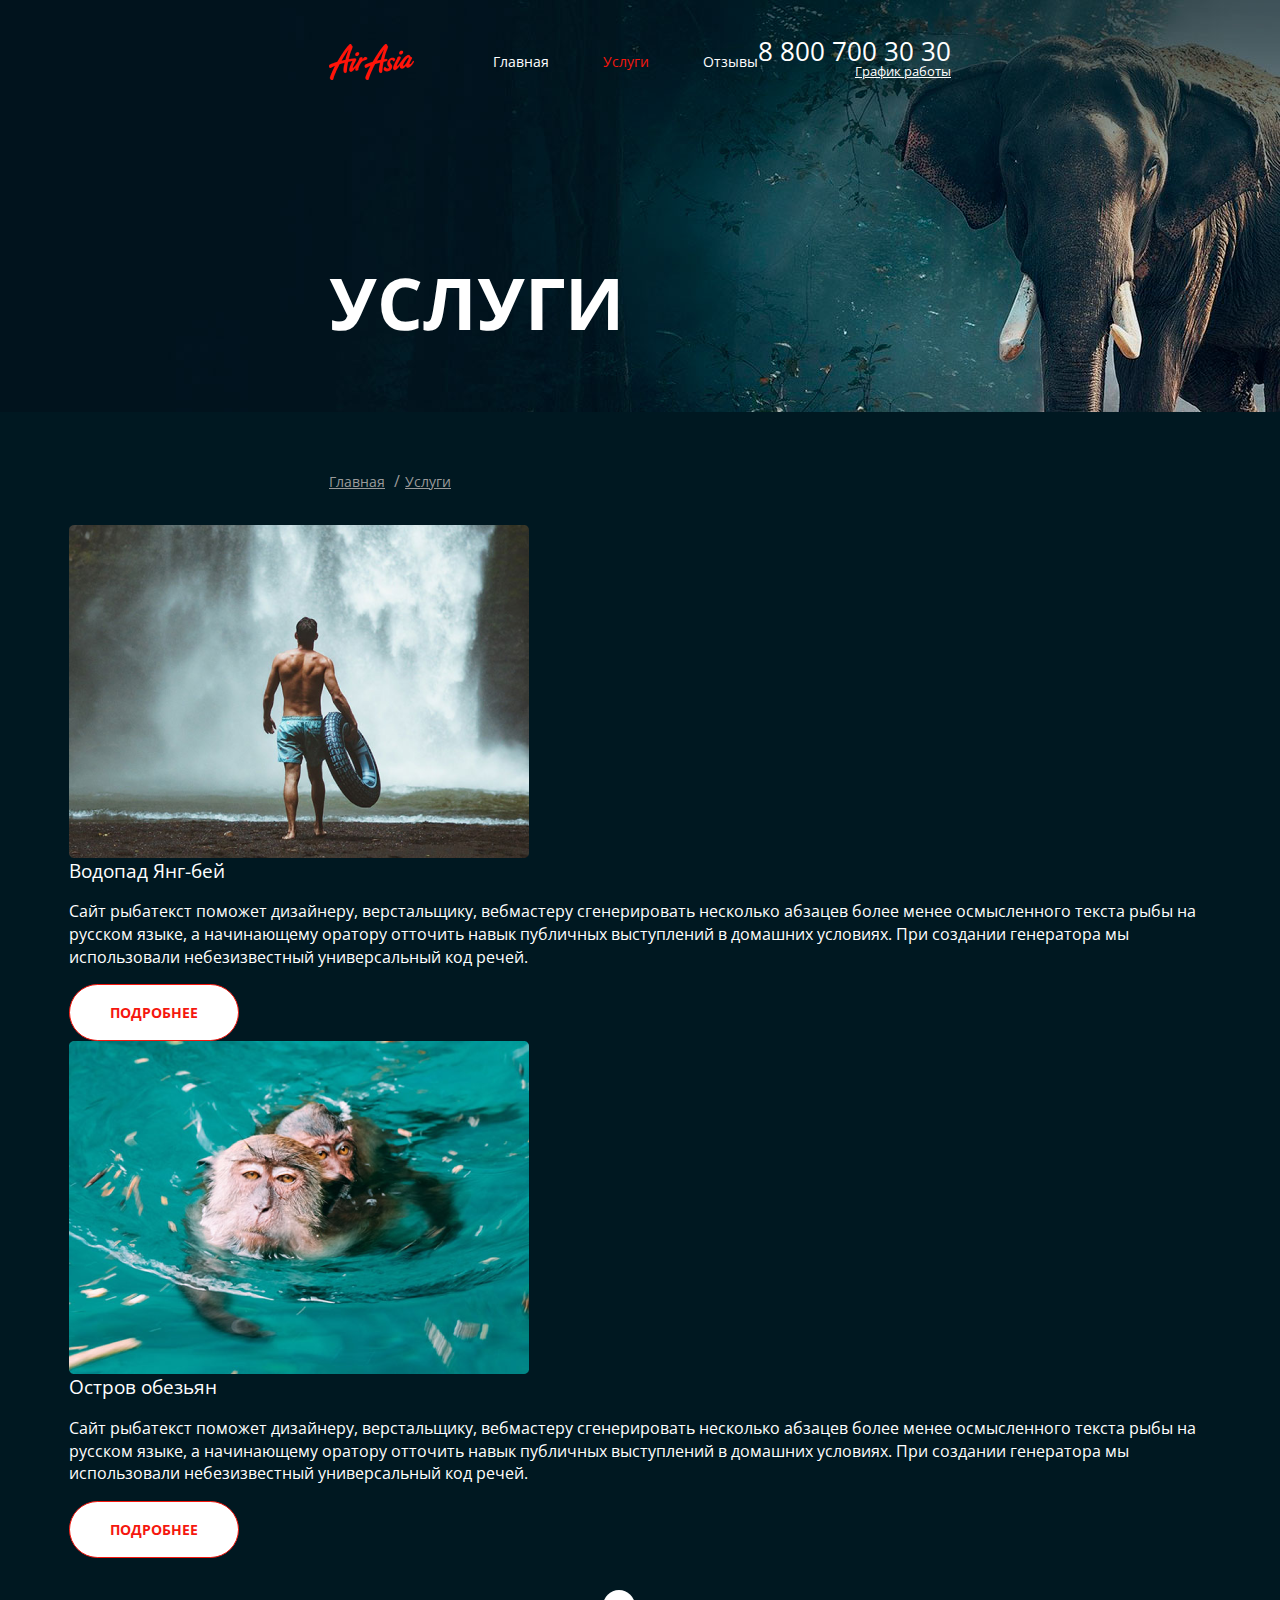
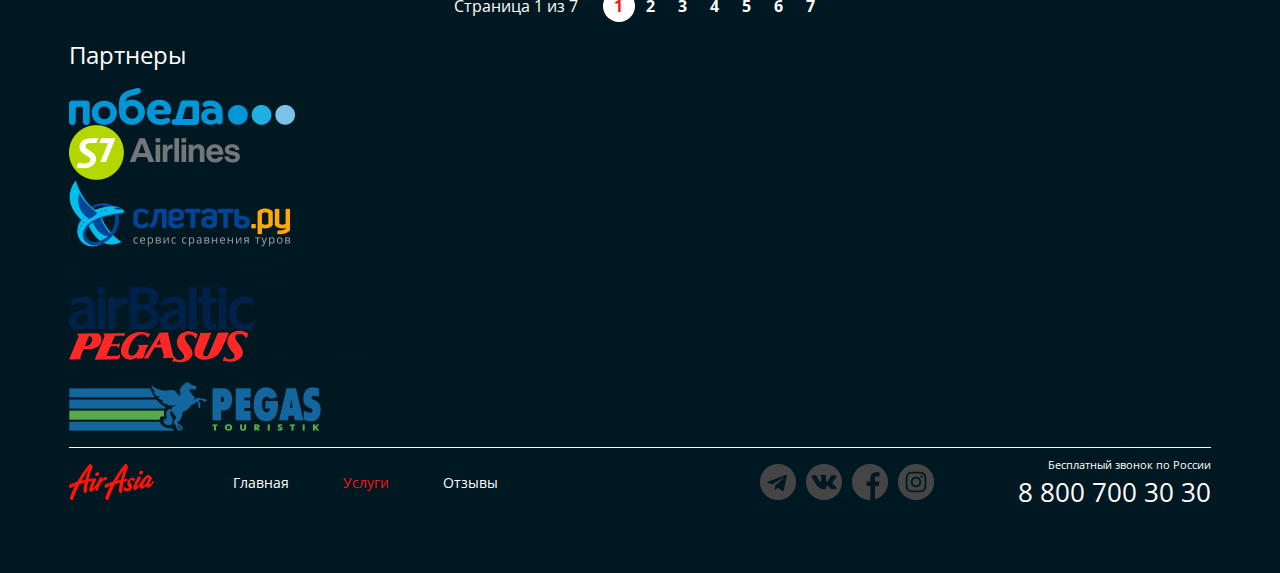
==== services.html @ 2a8212cf "загрузила файлы" ====
<!DOCTYPE html>
<html lang="ru">

<head>
  <meta charset="UTF-8">
  <meta http-equiv="X-UA-Compatible" content="IE=edge">
  <meta name="viewport" content="width=device-width, initial-scale=1.0">
  <link rel="preconnect" href="https://fonts.googleapis.com">
  <link rel="preconnect" href="https://fonts.gstatic.com" crossorigin>
  <link href="https://fonts.googleapis.com/css2?family=Open+Sans:wght@300;400;700&display=swap" rel="stylesheet">
  <link rel="stylesheet" href="./main.css">
  <title>Services</title>
</head>

<body>
  <div class="wrapper inner-wrapper">
    <div class="wrapper__content">
      <section class="top-line">
        <div class="container top-line__container">
          <header class="header">
            <div class="header__container container">
              <div class="header__col">
                <a href="./index.html" class="logo">
                  <img src="./img/logo/лого.png" alt="" class="logo__pic">
                </a>
                <nav class="menu">
                  <ul class="menu__list">
                    <li class="menu__item">
                      <a href="./index.html" class="menu__link">Главная</a>
                    </li>
                    <li class="menu__item">
                      <a href="./services.html" class="menu__link menu__link--active">Услуги</a>
                    </li>
                    <li class="menu__item">
                      <a href="" class="menu__link">Отзывы</a>
                    </li>
                  </ul>
                </nav>
              </div>
              <div class="header__col header__col--align--right">
                <address class="contacts">
                  <a href="tel:+788007003030" class="contacts__tel">8 800 700 30 30</a>
                  <div class="contacts__workhours">
                    <a class="contacts__link">График работы</a>
                    <div class="contacts__drop">
                      <ul class="contacts__list">
                        <li class="contacts__item"><b>пн-вс: 09:00 - 20:00</b></li>
                        <li class="contacts__item">Обед: 14:00 - 14:30</li>
                      </ul>
                    </div>
                  </div>
                </address>
              </div>
            </div>
          </header>
          <h1 class="title">УСЛУГИ</h1>
          <nav class="bredcrumbs">
            <ul class="breadcrumbs__list">
              <li class="breadcrumbs__item">
                <a href="./index.html" class="breadcrumbs__link">Главная</a>
              </li>
              <li class="breadcrumbs__item">
                <a href="./services.html" class="breadcrumbs__link breadcrumbs__link--active">Услуги</a>
              </li>
            </ul>
          </nav>
        </div>
      </section>

      <main class="page-content">
        <div class="page-content__container container">
          <ul class="services__list">
            <li class="services__item service">
              <div class="sevice__img">
                <img src="./img/services/main-content/waterfall.png" alt="" class="service__pic">
              </div>
              <div class="service__desc">
                <h3 class="service__title">Водопад Янг-бей</h3>
                <p class="service__text">Сайт рыбатекст поможет дизайнеру, верстальщику, вебмастеру сгенерировать
                  несколько абзацев более менее осмысленного текста рыбы на русском языке, а начинающему оратору
                  отточить навык публичных выступлений в домашних условиях. При создании генератора мы использовали
                  небезизвестный универсальный код речей.</p>
                <div class="service__btn">
                  <div class="btn btn--col--light">ПОДРОБНЕЕ</div>
                </div>
              </div>


            </li>
            <li class="services__item service">
              <div class="sevice__img">
                <img src="./img/services/main-content/monkeys.png" alt="" class="service__pic">
              </div>
              <div class="service__desc">
                <h3 class="service__title">Остров обезьян</h3>
                <p class="service__text">Сайт рыбатекст поможет дизайнеру, верстальщику, вебмастеру сгенерировать
                  несколько абзацев более менее осмысленного текста рыбы на русском языке, а начинающему оратору
                  отточить навык публичных выступлений в домашних условиях. При создании генератора мы использовали
                  небезизвестный универсальный код речей.</p>
                <div class="service__btn">
                  <div class="btn btn--col--light">ПОДРОБНЕЕ</div>
                </div>
              </div>


            </li>
          </ul>
          <div class="paginator">
            <div class="paginator__display">Страница 1 из 7</div>
            <ul class="paginator__list">
              <li class="paginator__item paginator__item--active">
                <a href="" class="paginator__link">1</a>
              </li>
              <li class="paginator__item">
                <a href="" class="paginator__link">2</a>
              </li>
              <li class="paginator__item">
                <a href="" class="paginator__link">3</a>
              </li>
              <li class="paginator__item">
                <a href="" class="paginator__link">4</a>
              </li>
              <li class="paginator__item">
                <a href="" class="paginator__link">5</a>
              </li>
              <li class="paginator__item">
                <a href="" class="paginator__link">6</a>
              </li>
              <li class="paginator__item">
                <a href="" class="paginator__link">7</a>
              </li>
            </ul>
          </div>
        </div>
      </main>
      <section class="inner-section">
        <div class="inner-section__container container">
          <h2 class="inner-section__title">Партнеры</h2>
          <ul class="partners">
            <li class="partners__item">
              <a href="" class="partners__link">
                <img src="./img/services/partners/pobeda.png" alt="" class="partners__logo">
              </a>
            </li>
            <li class="partners__item">
              <a href="" class="partners__link">
                <img src="./img/services/partners/s7.png" alt="" class="partners__logo">
              </a>
            </li>
            <li class="partners__item">
              <a href="" class="partners__link">
                <img src="./img/services/partners/lets-fly.png" alt="" class="partners__logo">
              </a>
            </li>
            <li class="partners__item">
              <a href="" class="partners__link">
                <img src="./img/services/partners/lufthansa.png" alt="" class="partners__logo">
              </a>
            </li>
            <li class="partners__item">
              <a href="" class="partners__link">
                <img src="./img/services/partners/airbaltic.png" alt="" class="partners__logo">
              </a>
            </li>
            <li class="partners__item">
              <a href="" class="partners__link">
                <img src="./img/services/partners/pegasus.png" alt="" class="partners__logo">
              </a>
            </li>
            <li class="partners__item">
              <a href="" class="partners__link">
                <img src="./img/services/partners/ural.png" alt="" class="partners__logo">
              </a>
            </li>
            <li class="partners__item">
              <a href="" class="partners__link">
                <img src="./img/services/partners/pegas.png" alt="" class="partners__logo">
              </a>
            </li>
          </ul>
        </div>
      </section>
    </div>
    <footer class="footer">
      <div class="footer__container container">
        <div class="footer__col">
          <img src="./img/logo/лого.png" alt="" class="logo">
          <nav class="menu">
            <ul class="menu__list">
              <li class="menu__item">
                <a href="./index.html" class="menu__link">Главная</a>
              </li>
              <li class="menu__item">
                <a href="./services.html" class="menu__link menu__link--active">Услуги</a>
              </li>
              <li class="menu__item">
                <a href="" class="menu__link">Отзывы</a>
              </li>
            </ul>
          </nav>
        </div>
        <div class="footer__col">
          <ul class="socials">
            <li class="socials__item">
              <a href="" class="socials__link">
                <img src="./img/socials/telegram.png" alt="" class="socials__logo">
              </a>
            </li>
            <li class="socials__item">
              <a href="" class="socials__link">
                <img src="./img/socials/vk.png" alt="" class="socials__logo">
              </a>
            </li>
            <li class="socials__item">
              <a href="" class="socials__link">
                <img src="./img/socials/facebook.png" alt="" class="socials__logo">
              </a>
            </li>
            <li class="socials__item">
              <a href="" class="socials__link">
                <img src="./img/socials/instagram.png" alt="" class="socials__logo">
              </a>
            </li>
          </ul>
          <address class="contacts">
            <div class="contacts__call">Бесплатный звонок по России</div>
            <a href="tel:+788007003030" class="contacts__tel">8 800 700 30 30</a>
          </address>
        </div>
      </div>
    </footer>
  </div>

</body>

</html>
---- main.css ----
@import url(./layout/nomalize.css);
@import url(./layout/base.css);

@import url(./css/header.css);
@import url(./css/menu.css);
@import url(./css/contacts.css);
@import url(./css/slogan.css);
@import url(./css/btn.css);
@import url(./css/section-title.css);
@import url(./css/tours.css);
@import url(./css/offer.css);
@import url(./css/news.css);
@import url(./css/single-news.css);
@import url(./css/paginator.css);
@import url(./css/about.css);
@import url(./css/footer.css);
@import url(./css/socials.css);


.top-line {
  min-height: 412px;
  display: flex;
  flex-direction: column;

}
.top-line__container {
  flex: 1;
  display: flex;
  flex-direction: column;
  justify-content: space-between;
}



.title {
font-weight: bold;
font-size: 72px;
line-height: 98px;
margin-bottom: 103px;


}




.breadcrumbs__list {
  display: flex;
  align-items: center;

}

.breadcrumbs__link {
  text-decoration: underline;
  color: #9A9A9A;
  font-size: 14px;
 line-height: 19px;
}

.breadcrumbs__item:after {
  content: '/';
  margin: 0 5px;
  color: #9A9A9A;
}
.breadcrumbs__item:last-child:after {
  display: none;
}
.breadcrumbs__item--active .breadcrumbs__link {
  font-weight: bold;
}
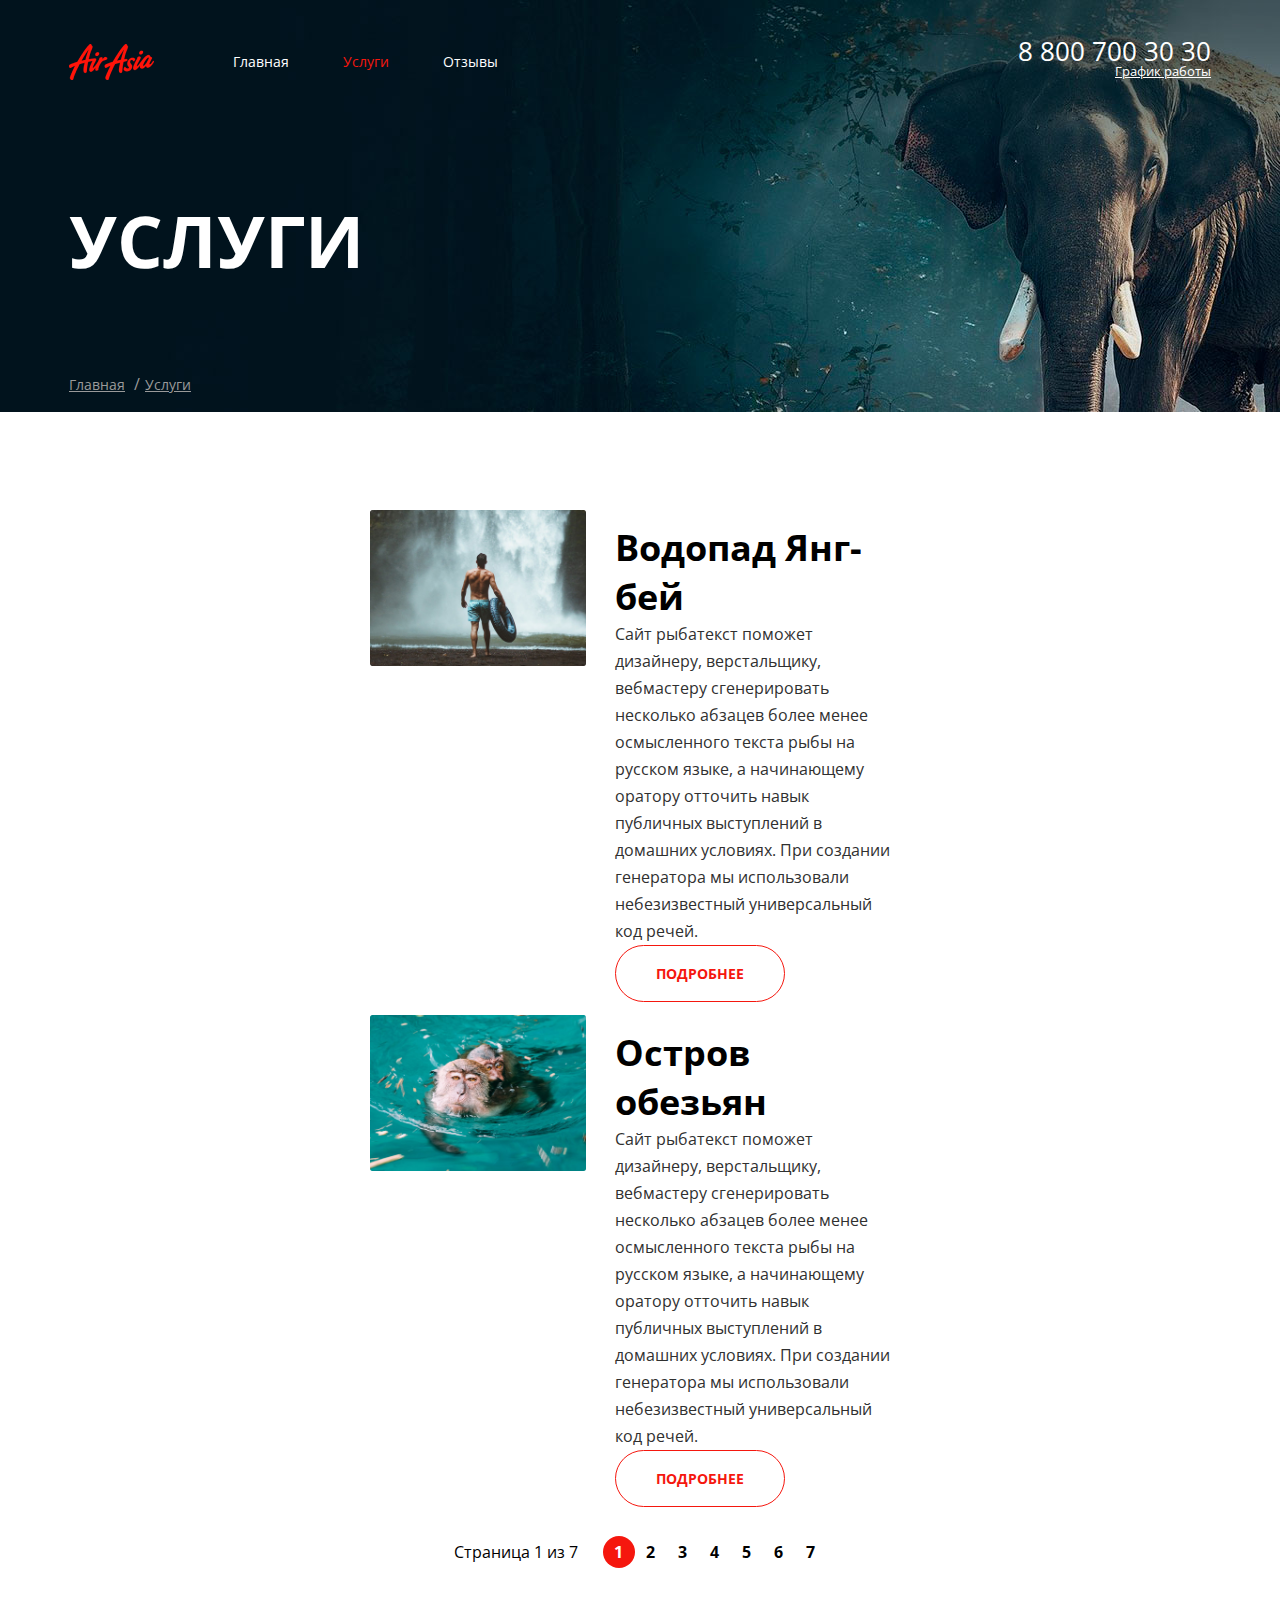
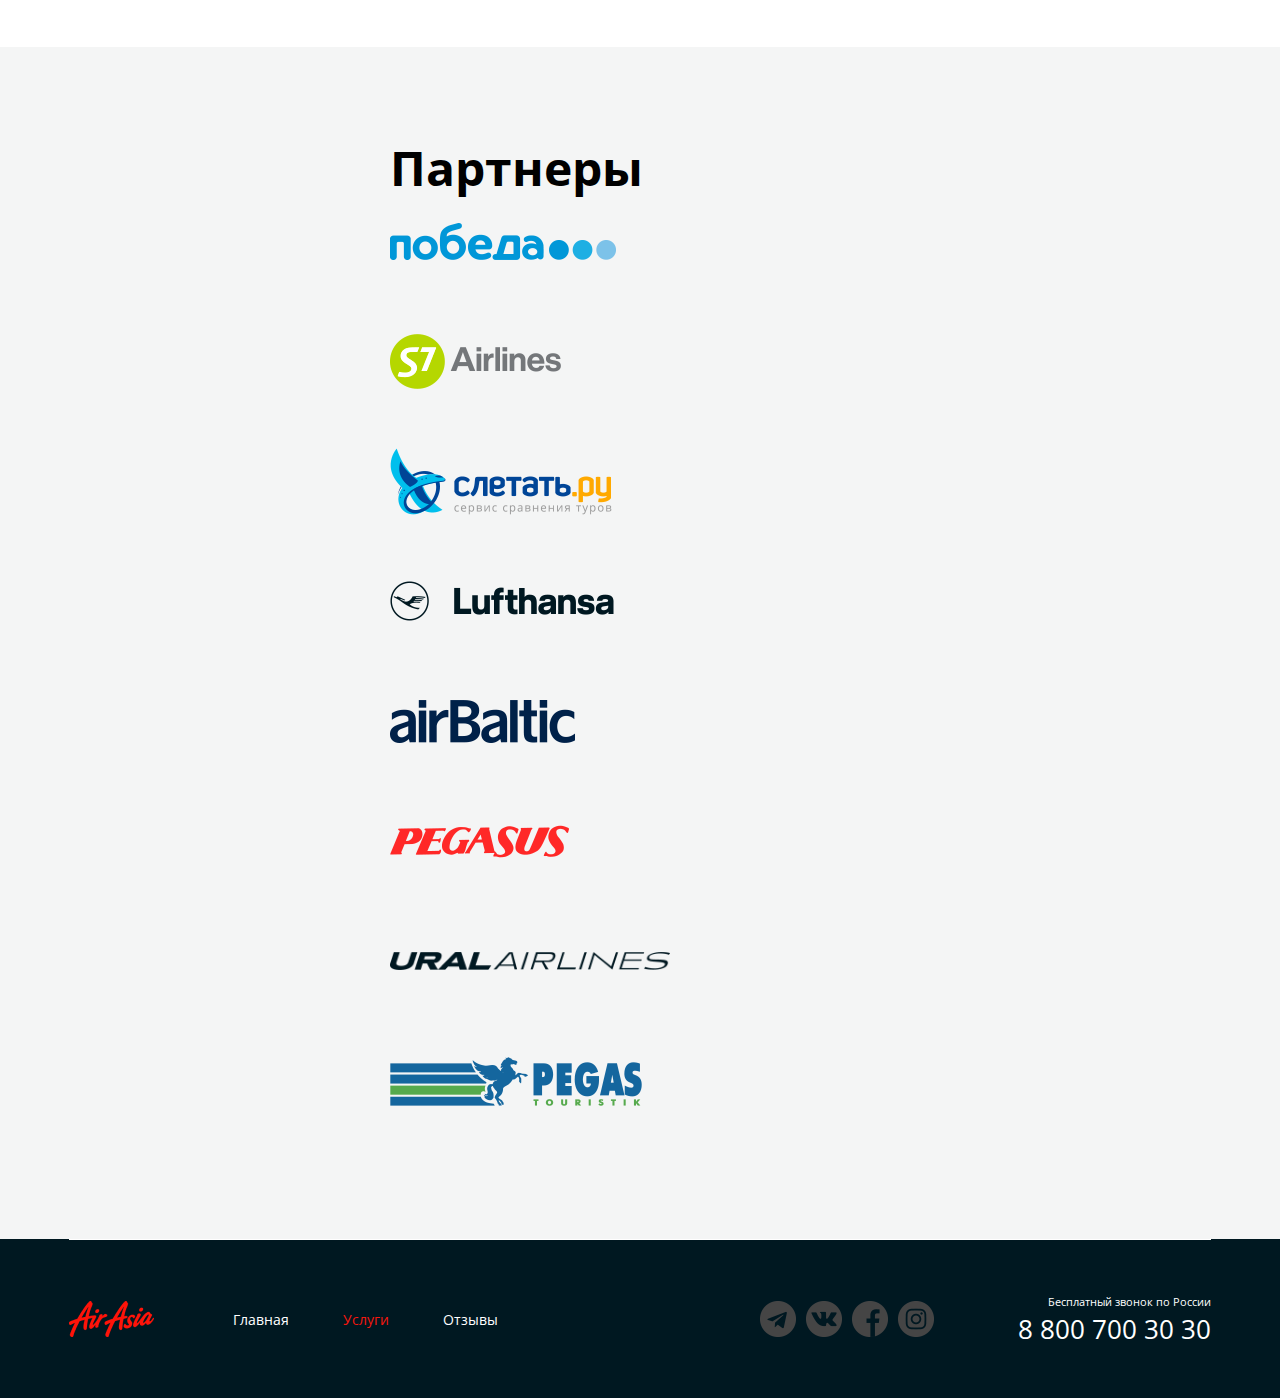
==== commit e306b7f8: "внесла корректировки" ====
--- a/services.html
+++ b/services.html
@@ -108,26 +108,26 @@
           <div class="paginator">
             <div class="paginator__display">Страница 1 из 7</div>
             <ul class="paginator__list">
-              <li class="paginator__item paginator__item--active">
+              <li class="paginator__item paginator__item--orange--active ">
                 <a href="" class="paginator__link">1</a>
               </li>
               <li class="paginator__item">
-                <a href="" class="paginator__link">2</a>
-              </li>
-              <li class="paginator__item">
-                <a href="" class="paginator__link">3</a>
-              </li>
-              <li class="paginator__item">
-                <a href="" class="paginator__link">4</a>
-              </li>
-              <li class="paginator__item">
-                <a href="" class="paginator__link">5</a>
-              </li>
-              <li class="paginator__item">
-                <a href="" class="paginator__link">6</a>
-              </li>
-              <li class="paginator__item">
-                <a href="" class="paginator__link">7</a>
+                <a href="" class="paginator__link paginator__link--col--dark">2</a>
+              </li>
+              <li class="paginator__item">
+                <a href="" class="paginator__link paginator__link--col--dark">3</a>
+              </li>
+              <li class="paginator__item">
+                <a href="" class="paginator__link paginator__link--col--dark">4</a>
+              </li>
+              <li class="paginator__item">
+                <a href="" class="paginator__link paginator__link--col--dark">5</a>
+              </li>
+              <li class="paginator__item">
+                <a href="" class="paginator__link paginator__link--col--dark">6</a>
+              </li>
+              <li class="paginator__item">
+                <a href="" class="paginator__link paginator__link--col--dark">7</a>
               </li>
             </ul>
           </div>
@@ -202,7 +202,7 @@
         <div class="footer__col">
           <ul class="socials">
             <li class="socials__item">
-              <a href="" class="socials__link">
+              <a href="./index.html" class="socials__link">
                 <img src="./img/socials/telegram.png" alt="" class="socials__logo">
               </a>
             </li>
--- a/main.css
+++ b/main.css
@@ -15,56 +15,37 @@
 @import url(./css/about.css);
 @import url(./css/footer.css);
 @import url(./css/socials.css);
-
-
-.top-line {
-  min-height: 412px;
-  display: flex;
-  flex-direction: column;
-
-}
-.top-line__container {
-  flex: 1;
-  display: flex;
-  flex-direction: column;
-  justify-content: space-between;
-}
+@import url(./css/breadcrumbs.css);
+@import url(./css/top-line.css);
+@import url(./css/title.css);
+@import url(./css/page-content.css);
+@import url(./css/services.css);
+@import url(./css/service.css);
+@import url(./css/inner-section.css);
 
 
 
-.title {
-font-weight: bold;
-font-size: 72px;
-line-height: 98px;
-margin-bottom: 103px;
+.partners {
+  display: flex;
+  flex-wrap: wrap;
+  row-gap: 70px;
+}
 
+.partners__link {
+display: flex;
+width: 280px;
+height: 50px;
+justify-content: space-between;
+align-items: center;
+
+}
+.partners__logo {
+  max-width: 100%;
 
 }
 
 
 
 
-.breadcrumbs__list {
-  display: flex;
-  align-items: center;
 
-}
 
-.breadcrumbs__link {
-  text-decoration: underline;
-  color: #9A9A9A;
-  font-size: 14px;
- line-height: 19px;
-}
-
-.breadcrumbs__item:after {
-  content: '/';
-  margin: 0 5px;
-  color: #9A9A9A;
-}
-.breadcrumbs__item:last-child:after {
-  display: none;
-}
-.breadcrumbs__item--active .breadcrumbs__link {
-  font-weight: bold;
-}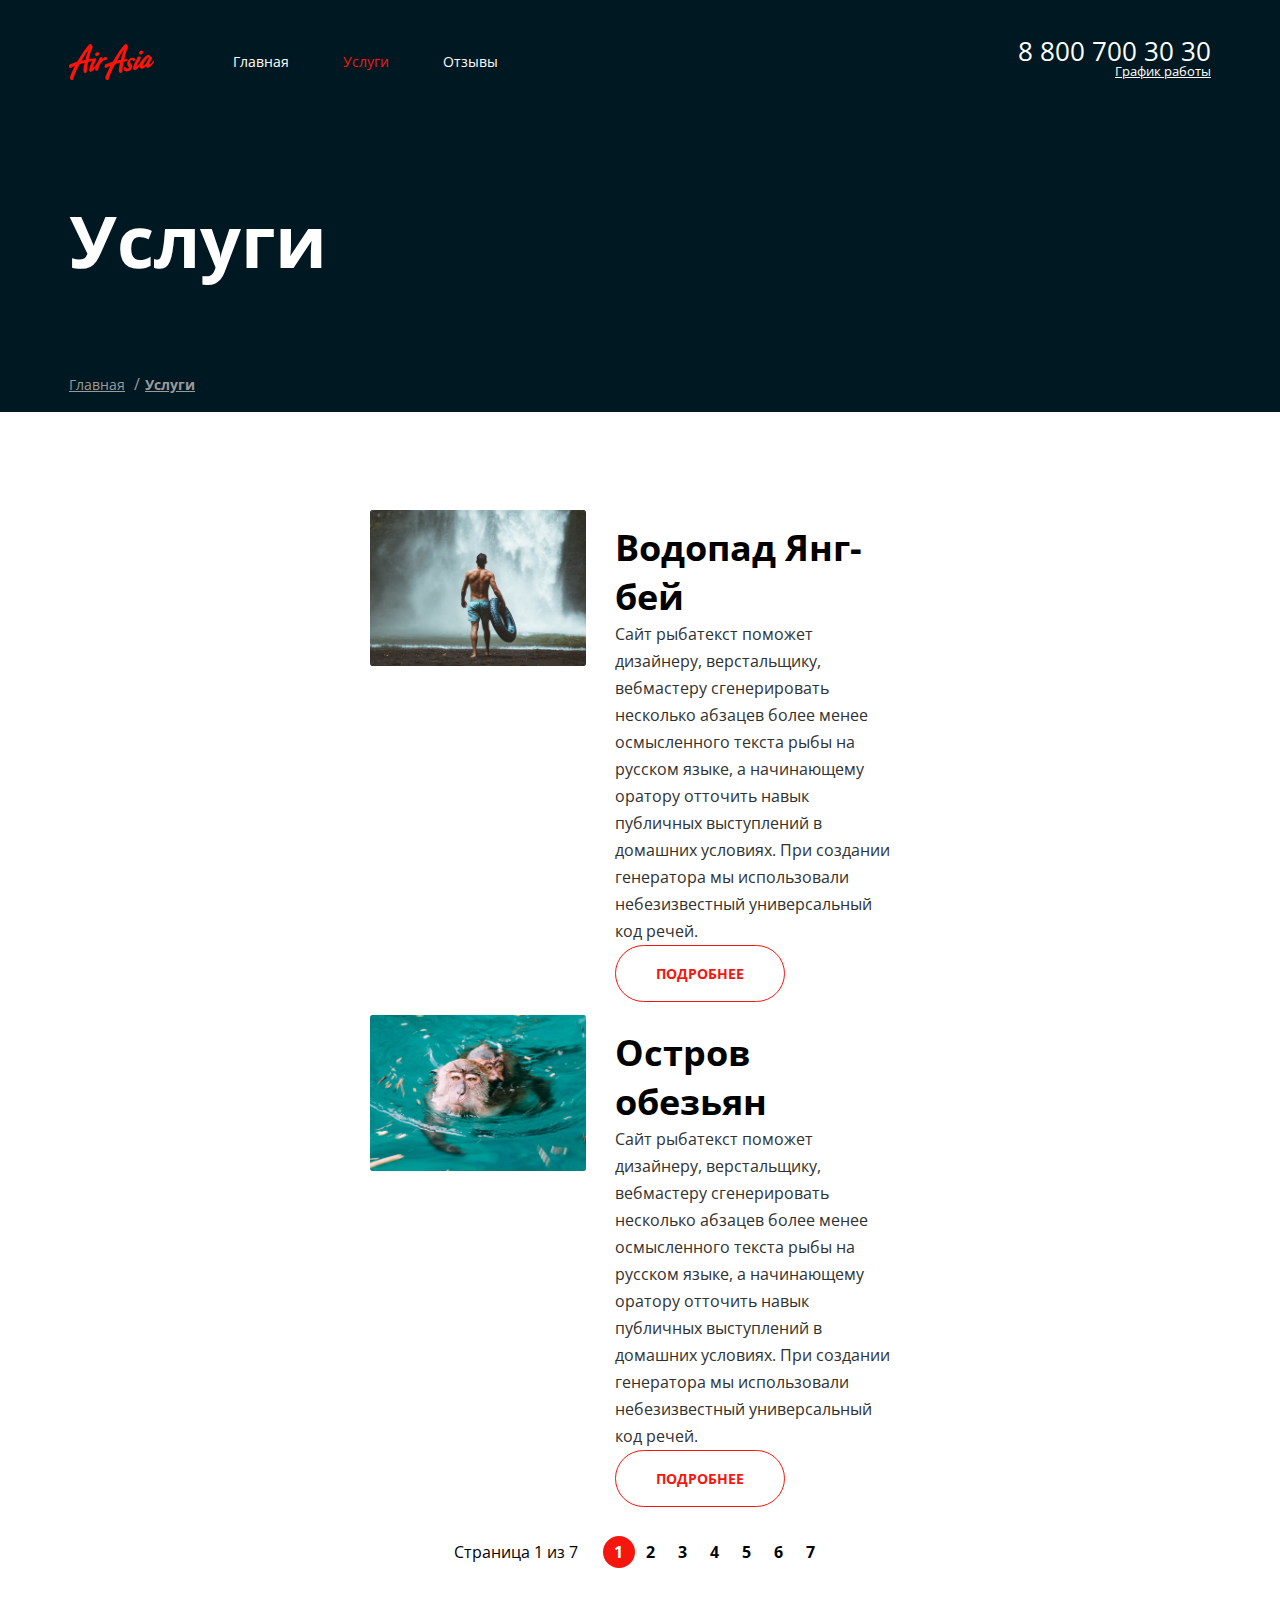
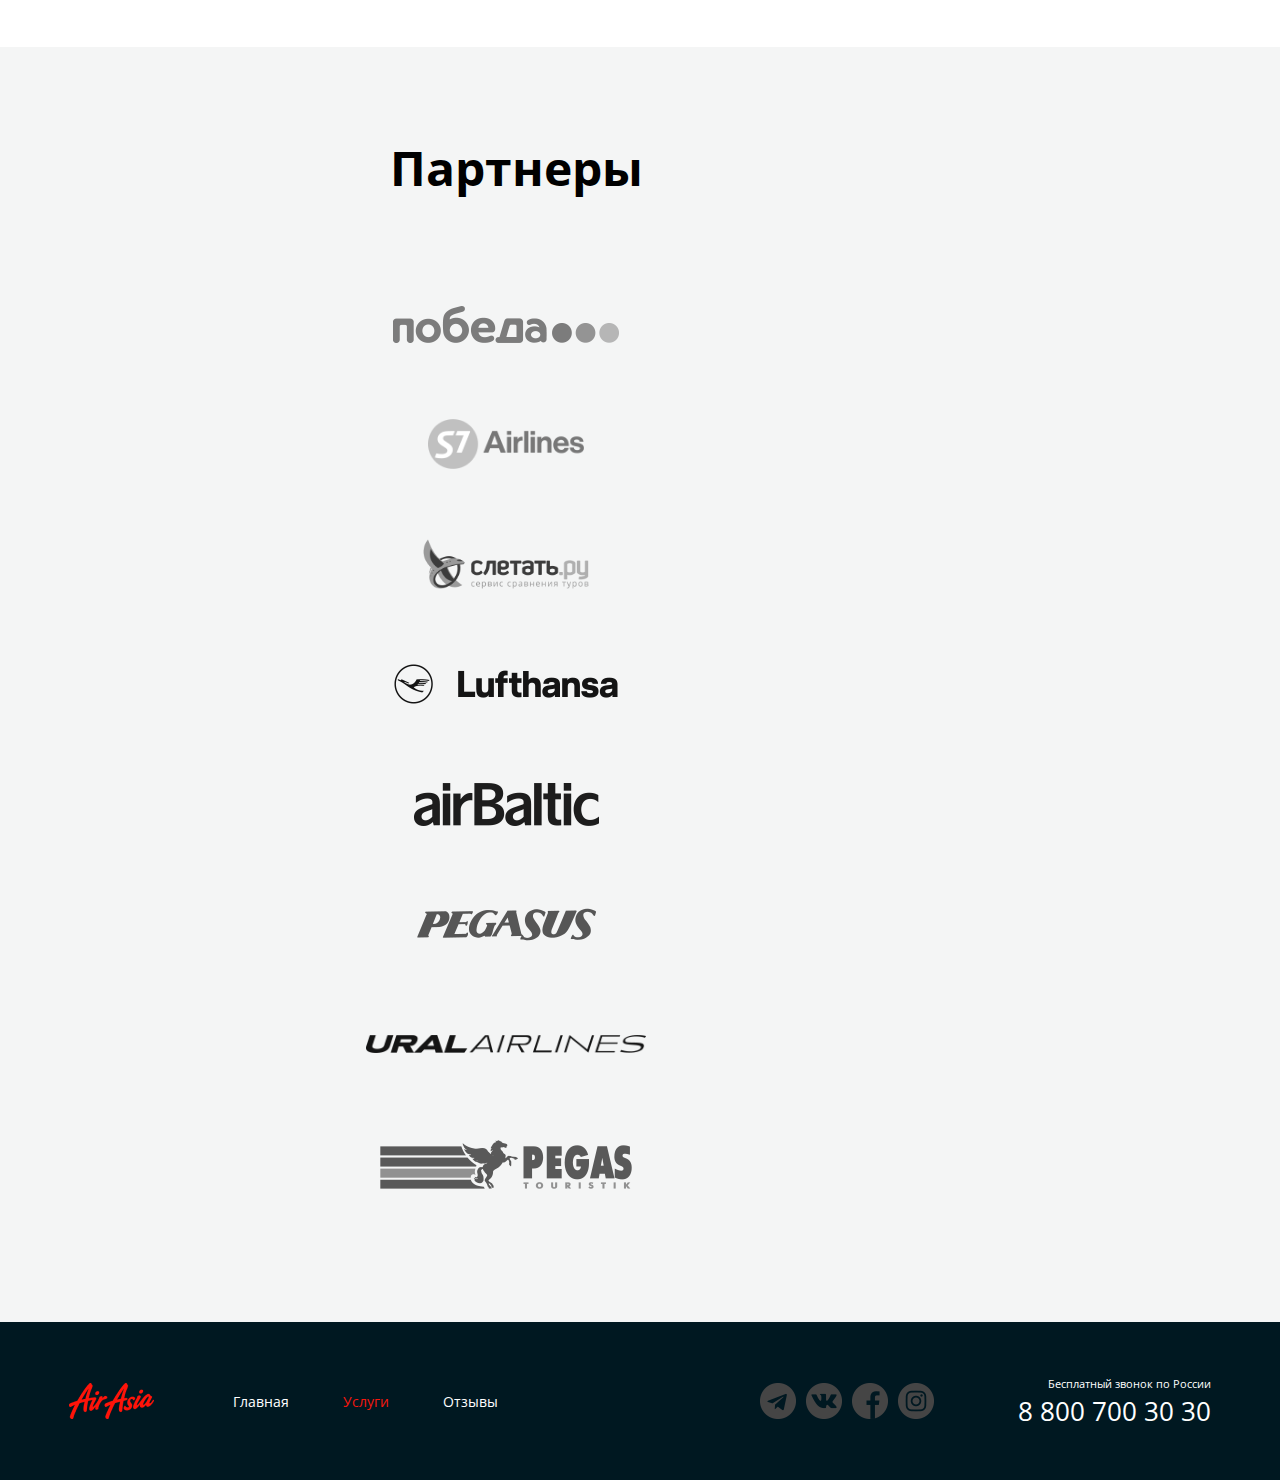
==== commit 0a6b0b1a: "внесла изменения" ====
--- a/services.html
+++ b/services.html
@@ -32,7 +32,7 @@
                       <a href="./services.html" class="menu__link menu__link--active">Услуги</a>
                     </li>
                     <li class="menu__item">
-                      <a href="" class="menu__link">Отзывы</a>
+                      <a href="./reviews.html" class="menu__link">Отзывы</a>
                     </li>
                   </ul>
                 </nav>
@@ -53,14 +53,14 @@
               </div>
             </div>
           </header>
-          <h1 class="title">УСЛУГИ</h1>
+          <h1 class="title">Услуги</h1>
           <nav class="bredcrumbs">
             <ul class="breadcrumbs__list">
               <li class="breadcrumbs__item">
                 <a href="./index.html" class="breadcrumbs__link">Главная</a>
               </li>
-              <li class="breadcrumbs__item">
-                <a href="./services.html" class="breadcrumbs__link breadcrumbs__link--active">Услуги</a>
+              <li class="breadcrumbs__item breadcrumbs__item--active">
+                <a href="./services.html" class="breadcrumbs__link">Услуги</a>
               </li>
             </ul>
           </nav>
@@ -182,7 +182,7 @@
       </section>
     </div>
     <footer class="footer">
-      <div class="footer__container container">
+      <div class="footer__container footer__inner container">
         <div class="footer__col">
           <img src="./img/logo/лого.png" alt="" class="logo">
           <nav class="menu">
@@ -194,7 +194,7 @@
                 <a href="./services.html" class="menu__link menu__link--active">Услуги</a>
               </li>
               <li class="menu__item">
-                <a href="" class="menu__link">Отзывы</a>
+                <a href="./reviews.html" class="menu__link">Отзывы</a>
               </li>
             </ul>
           </nav>
--- a/main.css
+++ b/main.css
@@ -22,30 +22,8 @@
 @import url(./css/services.css);
 @import url(./css/service.css);
 @import url(./css/inner-section.css);
-
-
-
-.partners {
-  display: flex;
-  flex-wrap: wrap;
-  row-gap: 70px;
-}
-
-.partners__link {
-display: flex;
-width: 280px;
-height: 50px;
-justify-content: space-between;
-align-items: center;
-
-}
-.partners__logo {
-  max-width: 100%;
-
-}
+@import url(./css/partners.css);
 
 
 
 
-
-
